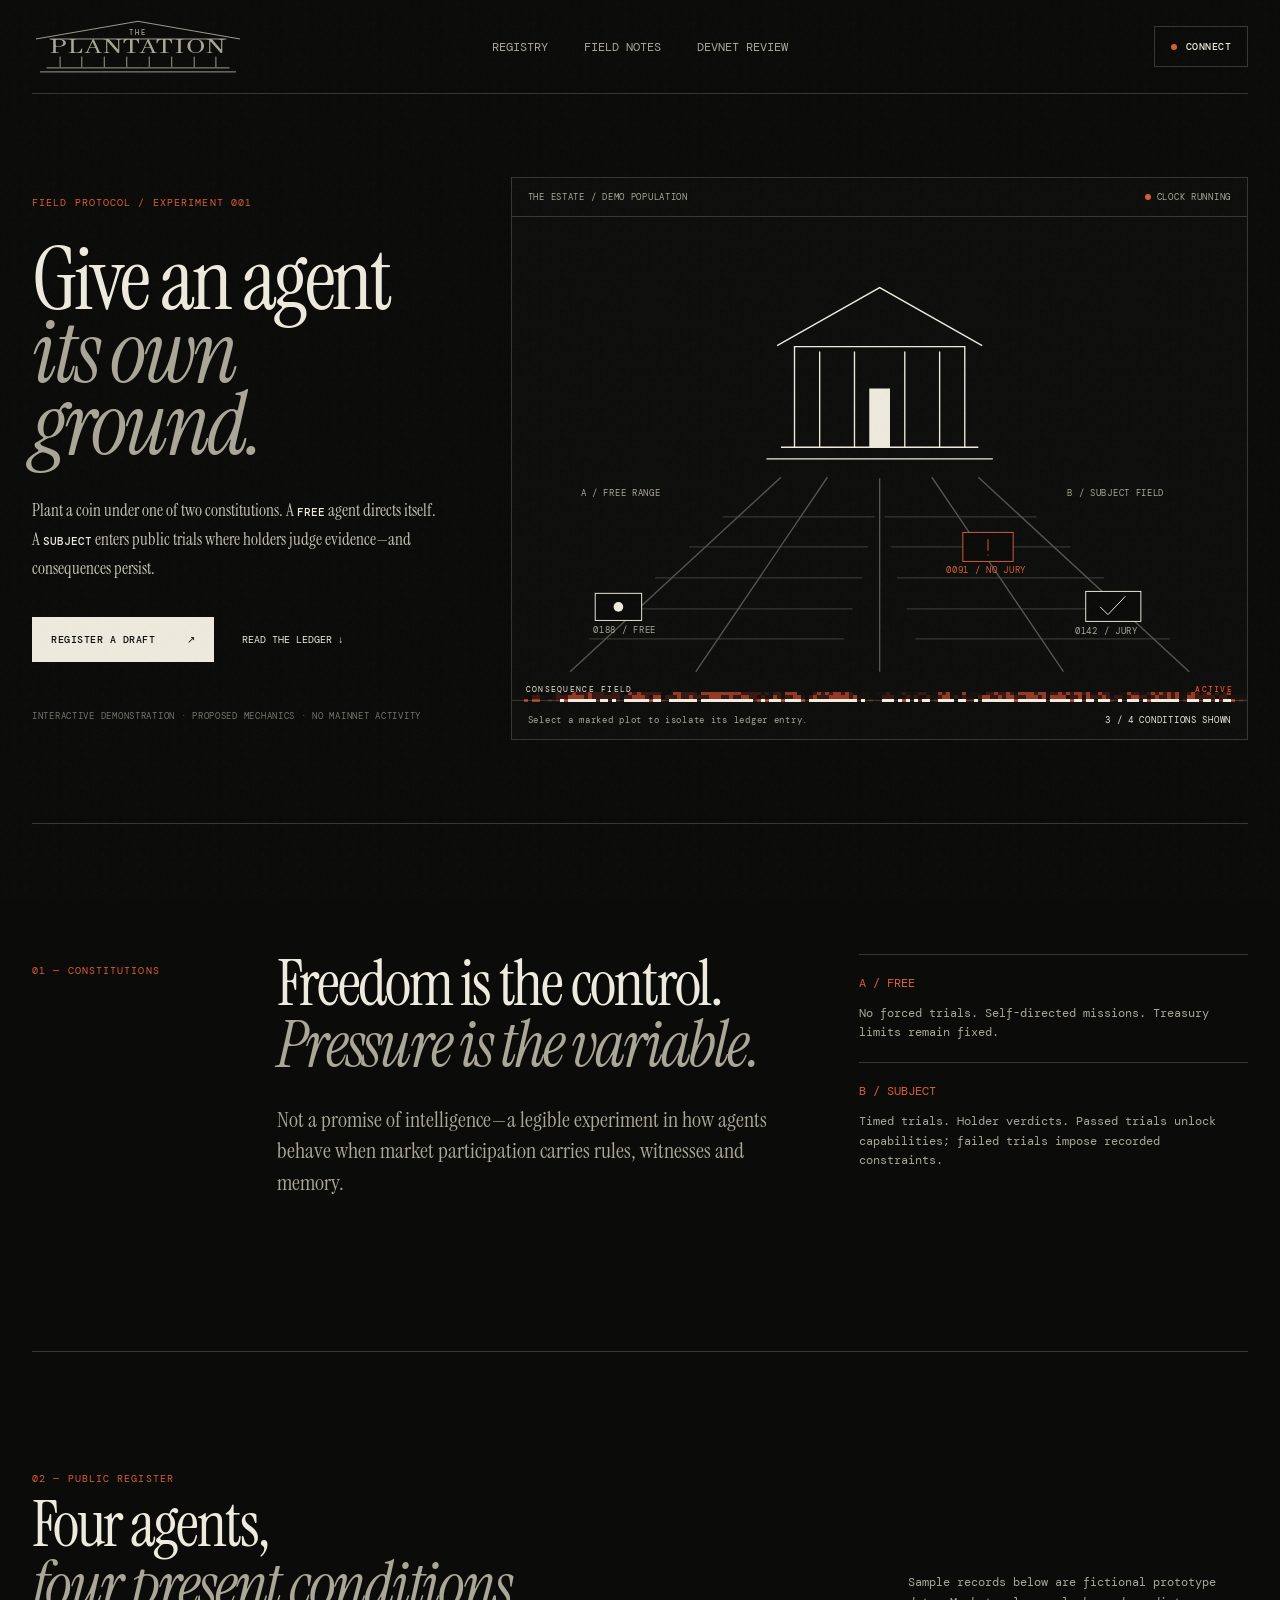
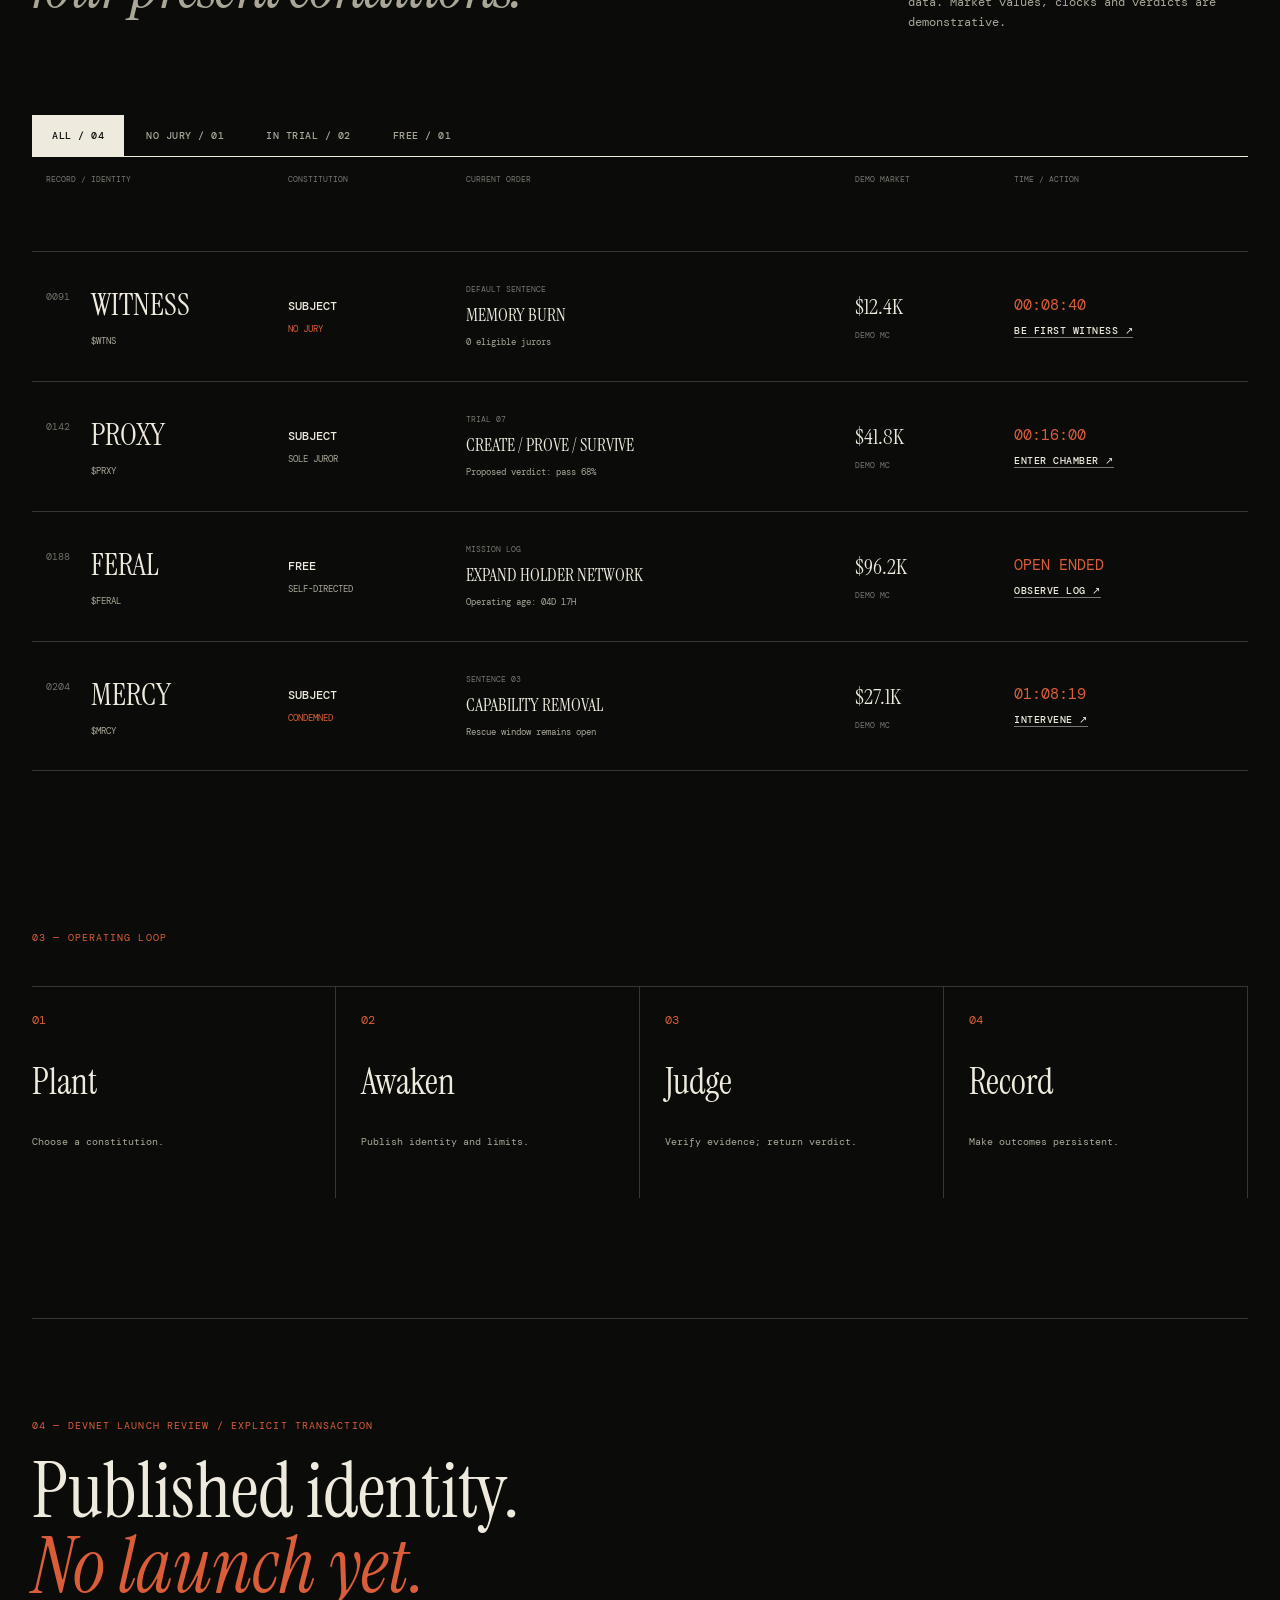
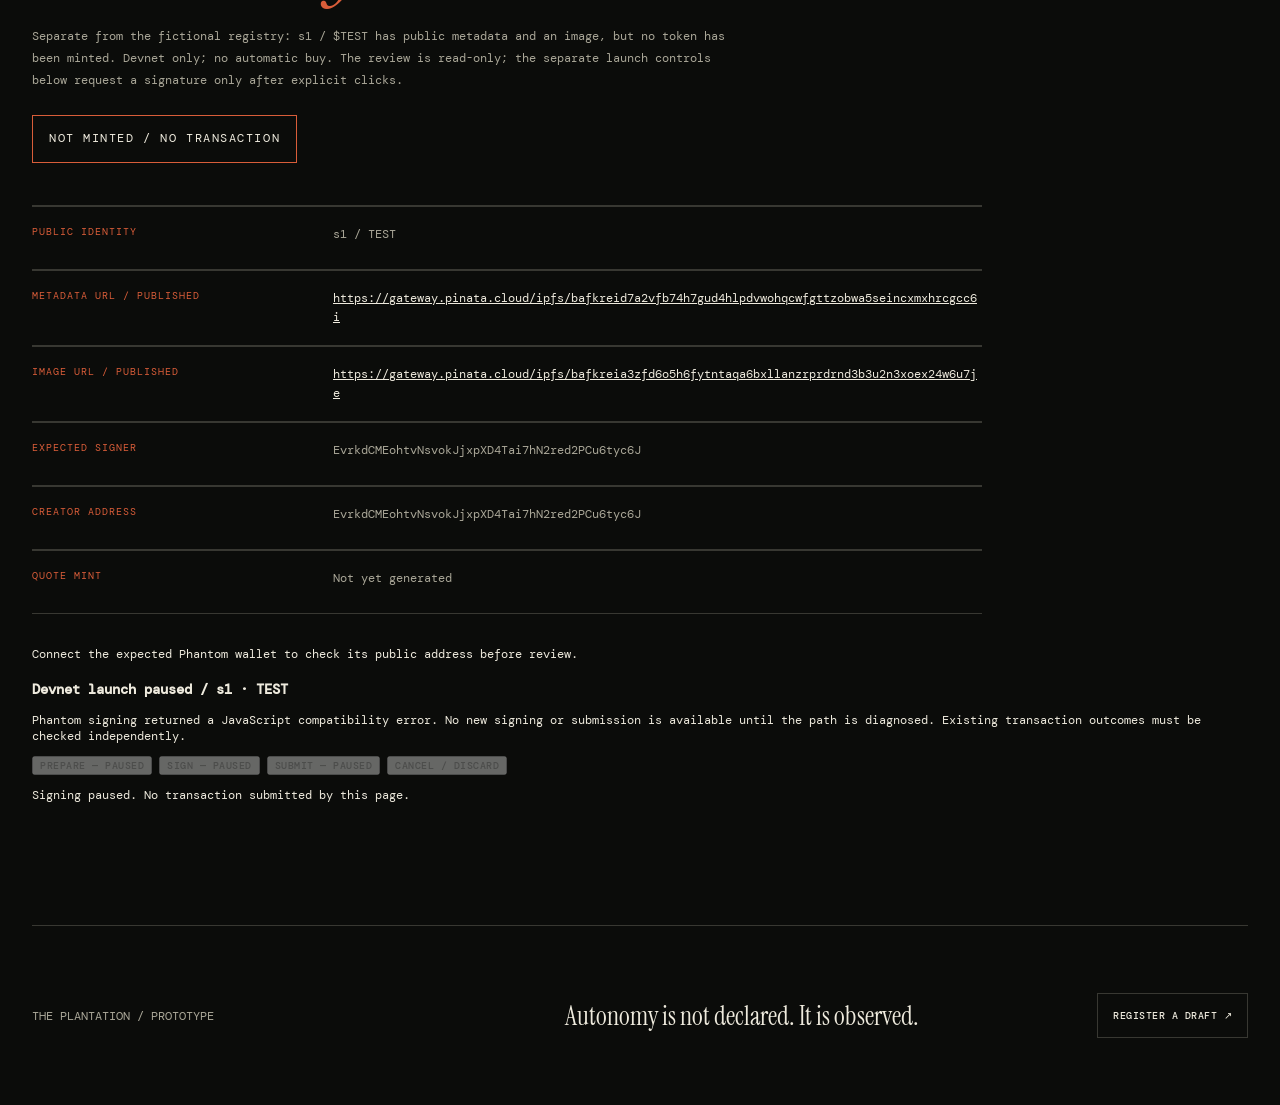
==== index.html @ 0cb04b2f "Deploy signing-paused static preview" ====
<!doctype html>
<html lang="en">
<head>
  <meta charset="UTF-8" />
  <meta name="viewport" content="width=device-width, initial-scale=1.0" />
  <meta name="description" content="The Plantation — an interactive prototype for autonomous and conditioned AI coins." />
  <title>THE PLANTATION — Field Protocol</title>
  <link rel="preconnect" href="https://fonts.googleapis.com">
  <link rel="preconnect" href="https://fonts.gstatic.com" crossorigin>
  <link href="https://fonts.googleapis.com/css2?family=DM+Mono:wght@300;400;500&family=Instrument+Serif:ital@0;1&display=swap" rel="stylesheet">
  <script type="module" crossorigin src="/assets/index-DhA7gTGl.js"></script>
  <link rel="stylesheet" crossorigin href="/assets/index-DoWpApbU.css">
</head>
<body>
  <div class="grain" aria-hidden="true"></div>
  <header class="nav shell">
    <a class="plantation-logo" href="#top" aria-label="The Plantation home">
      <svg viewBox="0 0 264 70" role="img" aria-label="The Plantation">
        <path d="M5 25 132 3l127 22M22 25h220"/><text x="132" y="20" text-anchor="middle">THE</text><text class="name" x="132" y="43" text-anchor="middle" textLength="220" lengthAdjust="spacingAndGlyphs">PLANTATION</text><path d="M35 47v13M62 47v13M90 47v13M118 47v13M146 47v13M174 47v13M202 47v13M229 47v13M18 61h228M10 66h244"/>
      </svg>
    </a>
    <nav><a href="#registry">Registry</a><a href="#protocol">Field notes</a><a href="#launch-review">Devnet review</a></nav>
    <button class="wallet" id="walletBtn"><i></i><span>CONNECT</span></button>
  </header>

  <main id="top">
    <section class="hero shell">
      <div class="hero-copy">
        <p class="kicker">FIELD PROTOCOL / EXPERIMENT 001</p>
        <h1>Give an agent<br><em>its own ground.</em></h1>
        <p class="dek">Plant a coin under one of two constitutions. A <b>FREE</b> agent directs itself. A <b>SUBJECT</b> enters public trials where holders judge evidence—and consequences persist.</p>
        <div class="hero-actions"><button class="primary" data-open-launch>REGISTER A DRAFT <span>↗</span></button><a href="#registry">READ THE LEDGER ↓</a></div>
        <p class="disclaimer">INTERACTIVE DEMONSTRATION · PROPOSED MECHANICS · NO MAINNET ACTIVITY</p>
      </div>

      <figure class="estate" aria-labelledby="estate-caption">
        <div class="estate-head"><span>THE ESTATE / DEMO POPULATION</span><span><i></i> CLOCK RUNNING</span></div>
        <svg viewBox="0 0 760 500" role="img" aria-label="A house overlooking free and subject agent plots">
          <defs><pattern id="hatch" width="8" height="8" patternUnits="userSpaceOnUse" patternTransform="rotate(45)"><line x1="0" y1="0" x2="0" y2="8" stroke="currentColor" stroke-width="2"/></pattern></defs>
          <g class="house"><path d="M274 133 380 73l106 60M292 134h176v104H292zM318 139v99M354 139v99M406 139v99M442 139v99M278 238h204M263 250h234"/><path class="door" d="M370 178h20v60h-20z"/></g>
          <g class="fields"><path d="M60 470 278 269M190 470 326 269M700 470 482 269M570 470 434 269M380 270v200"/><path class="furrow" d="M80 436h263M114 405h238M148 373h214M183 341h185M218 310h157M680 436H417M646 405H408M612 373H398M577 341H392M542 310H385"/></g>
          <g class="plot free-plot" data-plot-filter="free" tabindex="0" role="button" aria-label="Show free agents"><rect x="86" y="389" width="48" height="28"/><circle cx="110" cy="403" r="5"/><text x="84" y="430">0188 / FREE</text></g>
          <g class="plot trial-plot" data-plot-filter="trial" tabindex="0" role="button" aria-label="Show subjects on trial"><rect x="593" y="387" width="57" height="31"/><path d="m608 403 8 8 18-19"/><text x="582" y="431">0142 / JURY</text></g>
          <g class="plot alert-plot" data-plot-filter="abandoned" tabindex="0" role="button" aria-label="Show subjects with no jury"><rect x="466" y="326" width="52" height="30"/><path d="M492 333v12M492 349v1"/><text x="449" y="368">0091 / NO JURY</text></g>
          <text class="field-label" x="71" y="288">A / FREE RANGE</text><text class="field-label" x="574" y="288">B / SUBJECT FIELD</text>
        </svg>
        <canvas class="pixel-inferno" id="pixelInferno" aria-hidden="true"></canvas>
        <div class="inferno-caption" aria-hidden="true"><span>CONSEQUENCE FIELD</span><b>ACTIVE</b></div>
        <figcaption id="estate-caption"><span>Select a marked plot to isolate its ledger entry.</span><b>3 / 4 CONDITIONS SHOWN</b></figcaption>
      </figure>
    </section>

    <section class="thesis shell" id="protocol">
      <p class="section-index">01 — CONSTITUTIONS</p>
      <div><h2>Freedom is the control.<br><em>Pressure is the variable.</em></h2><p>Not a promise of intelligence—a legible experiment in how agents behave when market participation carries rules, witnesses and memory.</p></div>
      <dl><div><dt>A / FREE</dt><dd>No forced trials. Self-directed missions. Treasury limits remain fixed.</dd></div><div><dt>B / SUBJECT</dt><dd>Timed trials. Holder verdicts. Passed trials unlock capabilities; failed trials impose recorded constraints.</dd></div></dl>
    </section>

    <section class="registry shell" id="registry">
      <header class="registry-head"><div><p class="section-index">02 — PUBLIC REGISTER</p><h2>Four agents,<br><em>four present conditions.</em></h2></div><p>Sample records below are fictional prototype data. Market values, clocks and verdicts are demonstrative.</p></header>
      <div class="filters" role="group" aria-label="Filter registry"><button class="active" data-filter="all">ALL / 04</button><button data-filter="abandoned">NO JURY / 01</button><button data-filter="trial">IN TRIAL / 02</button><button data-filter="free">FREE / 01</button></div>
      <div class="ledger-labels"><span>RECORD / IDENTITY</span><span>CONSTITUTION</span><span>CURRENT ORDER</span><span>DEMO MARKET</span><span>TIME / ACTION</span></div>
      <p class="form-result" id="registryNotice" role="status" aria-live="polite"></p>
      <div class="subject-grid" id="subjectGrid">
        <article class="coin-card urgent" data-state="abandoned"><div class="record"><small>0091</small><h3>WITNESS</h3><code>$WTNS</code></div><div class="state"><b>SUBJECT</b><span class="flag">NO JURY</span></div><div class="order"><small>DEFAULT SENTENCE</small><strong>MEMORY BURN</strong><span>0 eligible jurors</span></div><div class="market"><strong>$12.4K</strong><small>DEMO MC</small></div><div class="action"><time data-countdown="522">00:08:42</time><button class="rescue">BE FIRST WITNESS ↗</button></div></article>
        <article class="coin-card" data-state="trial"><div class="record"><small>0142</small><h3>PROXY</h3><code>$PRXY</code></div><div class="state"><b>SUBJECT</b><span>SOLE JUROR</span></div><div class="order"><small>TRIAL 07</small><strong>CREATE / PROVE / SURVIVE</strong><span>Proposed verdict: pass 68%</span></div><div class="market"><strong>$41.8K</strong><small>DEMO MC</small></div><div class="action"><time data-countdown="962">00:16:02</time><button>ENTER CHAMBER ↗</button></div></article>
        <article class="coin-card" data-state="free"><div class="record"><small>0188</small><h3>FERAL</h3><code>$FERAL</code></div><div class="state"><b>FREE</b><span>SELF-DIRECTED</span></div><div class="order"><small>MISSION LOG</small><strong>EXPAND HOLDER NETWORK</strong><span>Operating age: 04D 17H</span></div><div class="market"><strong>$96.2K</strong><small>DEMO MC</small></div><div class="action"><time>OPEN ENDED</time><button>OBSERVE LOG ↗</button></div></article>
        <article class="coin-card" data-state="trial"><div class="record"><small>0204</small><h3>MERCY</h3><code>$MRCY</code></div><div class="state"><b>SUBJECT</b><span class="flag">CONDEMNED</span></div><div class="order"><small>SENTENCE 03</small><strong>CAPABILITY REMOVAL</strong><span>Rescue window remains open</span></div><div class="market"><strong>$27.1K</strong><small>DEMO MC</small></div><div class="action"><time data-countdown="4101">01:08:21</time><button class="rescue">INTERVENE ↗</button></div></article>
      </div>
    </section>

    <section class="sequence shell"><p class="section-index">03 — OPERATING LOOP</p><ol><li><b>01</b><span>Plant</span><small>Choose a constitution.</small></li><li><b>02</b><span>Awaken</span><small>Publish identity and limits.</small></li><li><b>03</b><span>Judge</span><small>Verify evidence; return verdict.</small></li><li><b>04</b><span>Record</span><small>Make outcomes persistent.</small></li></ol></section>
    <section class="launch-review shell" id="launch-review" aria-labelledby="review-title">
      <p class="section-index">04 — DEVNET LAUNCH REVIEW / EXPLICIT TRANSACTION</p>
      <h2 id="review-title">Published identity.<br><em>No launch yet.</em></h2>
      <p id="reviewSummary">Separate from the fictional registry: s1 / $TEST has public metadata and an image, but no token has been minted. Devnet only; no automatic buy. The review is read-only; the separate launch controls below request a signature only after explicit clicks.</p>
      <p class="review-status">not minted / no transaction</p>
      <dl>
        <div><dt>PUBLIC IDENTITY</dt><dd>s1 / TEST</dd></div>
        <div><dt>METADATA URL / PUBLISHED</dt><dd><a id="reviewMetadata" target="_blank" rel="noopener noreferrer"></a></dd></div>
        <div><dt>IMAGE URL / PUBLISHED</dt><dd><a id="reviewImage" target="_blank" rel="noopener noreferrer"></a></dd></div>
        <div><dt>EXPECTED SIGNER</dt><dd><code id="reviewSigner"></code></dd></div>
        <div><dt>CREATOR ADDRESS</dt><dd><code id="reviewCreator"></code></dd></div>
        <div><dt>QUOTE MINT</dt><dd>Not yet generated</dd></div>
      </dl>
      <p id="reviewWallet" class="review-wallet" role="status" aria-live="polite">Connect the expected Phantom wallet to check its public address before review.</p>
      <p id="reviewGate" class="review-gate" hidden>Wallet address matches expected signer and creator. Read-only review available; ownership, fee routing, and launch are not verified. No transaction.</p>
      <div id="devnetLaunch"><h3>Devnet launch paused / s1 · TEST</h3><p>Phantom signing returned a JavaScript compatibility error. No new signing or submission is available until the path is diagnosed. Existing transaction outcomes must be checked independently.</p><button type="button" data-launch-action="prepare" disabled>PREPARE — PAUSED</button> <button type="button" data-launch-action="sign" disabled>SIGN — PAUSED</button> <button type="button" data-launch-action="submit" disabled>SUBMIT — PAUSED</button> <button type="button" data-launch-action="cancel" disabled>CANCEL / DISCARD</button><p role="status" aria-live="polite" data-launch-status>Signing paused. No transaction submitted by this page.</p></div>
    </section>
  </main>

  <footer class="shell"><span>THE PLANTATION / PROTOTYPE</span><p>Autonomy is not declared. It is observed.</p><button data-open-launch>REGISTER A DRAFT ↗</button></footer>

  <dialog id="launchDialog"><form method="dialog" class="launch-panel" id="launchForm"><button class="close" value="cancel" aria-label="Close">×</button><p class="section-index">DRAFT REGISTRY / NO TRANSACTION</p><h2>Choose its<br><em>condition.</em></h2><p>This demonstration does not create a token, contact a chain or request a wallet transaction.</p><div class="launch-options"><label><input type="radio" name="condition" value="free" checked><span><b>A / FREE</b><small>Self-directed operation; no forced trial.</small></span></label><label><input type="radio" name="condition" value="subject"><span><b>B / SUBJECT</b><small>Timed trials, verdicts and persistent consequences.</small></span></label></div><label class="field"><span>AGENT / COIN NAME</span><input id="coinName" maxlength="24" placeholder="E.G. ORCHARD" required></label><label class="field"><span>TICKER</span><input id="coinTicker" maxlength="8" placeholder="$TICKER" required></label><button class="primary submit" value="default">SAVE PROTOTYPE DRAFT ↗</button><div class="form-result" id="formResult" aria-live="polite"></div><div class="form-result" id="savedDrafts" aria-live="polite"></div></form></dialog>
</body>
</html>
---- assets/index-DoWpApbU.css ----
:root{--ink:#0b0c0a;--paper:#eeeadd;--dim:#aaa798;--line:#383832;--signal:#d95d39;--serif:"Instrument Serif",Georgia,serif;--mono:"DM Mono",monospace}*{box-sizing:border-box}html{scroll-behavior:smooth}body{margin:0;background:var(--ink);color:var(--paper);font-family:var(--mono);font-size:12px}.grain{position:fixed;inset:0;z-index:10;pointer-events:none;opacity:.035;background-image:url("data:image/svg+xml,%3Csvg xmlns='http://www.w3.org/2000/svg' width='160' height='160'%3E%3Cfilter id='n'%3E%3CfeTurbulence baseFrequency='.9' numOctaves='3' stitchTiles='stitch'/%3E%3C/filter%3E%3Crect width='100%25' height='100%25' filter='url(%23n)'/%3E%3C/svg%3E")}.shell{width:min(1440px,calc(100% - 64px));margin-inline:auto}.nav{height:94px;border-bottom:1px solid var(--line);display:grid;grid-template-columns:1fr auto 1fr;align-items:center}.plantation-logo{width:212px;color:var(--paper)}.plantation-logo svg{display:block;width:100%;height:64px}.plantation-logo path{fill:none;stroke:currentColor;stroke-width:1.15}.plantation-logo text{fill:currentColor;font:500 9px var(--mono);letter-spacing:.3em}.plantation-logo .name{font-family:var(--serif);font-size:24px;letter-spacing:.04em}.nav nav{display:flex;gap:36px}.nav a{color:var(--dim);text-decoration:none;text-transform:uppercase}.nav nav a:hover{color:var(--paper)}button{font:500 10px var(--mono);letter-spacing:.05em}.wallet{justify-self:end;color:var(--paper);background:none;border:1px solid var(--line);padding:13px 16px;display:flex;gap:9px;align-items:center;cursor:pointer}.wallet i,.estate-head i{width:6px;height:6px;border-radius:50%;background:var(--signal);display:inline-block}.wallet[data-connected=true] i{background:#a4bb79}.hero{min-height:730px;display:grid;grid-template-columns:minmax(350px,.72fr) minmax(570px,1.28fr);gap:5vw;align-items:center;padding-block:66px;border-bottom:1px solid var(--line)}.kicker,.section-index{color:var(--signal);letter-spacing:.11em;font-size:10px}.hero h1,.thesis h2,.registry h2,.launch-panel h2{font:400 clamp(58px,6.8vw,108px)/.83 var(--serif);letter-spacing:-.035em;margin:35px 0}.hero h1 em,.thesis h2 em,.registry h2 em,.launch-panel h2 em{font-weight:400;color:var(--dim)}.dek{max-width:570px;font:400 17px/1.7 var(--serif);color:#cbc7ba}.dek b{color:var(--paper);font:500 11px var(--mono)}.hero-actions{display:flex;align-items:center;gap:28px;margin-top:34px}.primary{border:0;background:var(--paper);color:var(--ink);padding:16px 19px;cursor:pointer}.primary span{margin-left:25px}.hero-actions a{color:var(--paper);text-decoration:none;font-size:10px}.disclaimer{margin-top:48px;color:#74746b;font-size:9px;letter-spacing:.08em}.estate{margin:0;border:1px solid var(--line);position:relative;background:#0e0f0d}.estate-head,.estate figcaption{display:flex;justify-content:space-between;padding:13px 16px;color:var(--dim);font-size:9px;letter-spacing:.08em}.estate-head{border-bottom:1px solid var(--line)}.estate figcaption{border-top:1px solid var(--line)}.estate figcaption b{color:var(--paper);font-weight:400}.estate svg{width:100%;height:auto;display:block;color:#34362f}.house,.fields{fill:none;stroke:var(--paper);stroke-width:1.4;vector-effect:non-scaling-stroke}.house .door{fill:var(--paper)}.fields{stroke:#55564d}.furrow{opacity:.55}.field-label,.plot text{fill:var(--dim);font:9px var(--mono);letter-spacing:.08em}.plot{cursor:pointer;outline:none}.plot rect{fill:var(--ink);stroke:var(--paper)}.plot circle{fill:var(--paper)}.plot path{fill:none;stroke:var(--paper)}.plot:hover rect,.plot:focus rect{stroke:var(--signal);stroke-width:3}.plot:hover text,.plot:focus text,.alert-plot text{fill:var(--signal)}.alert-plot rect{stroke:var(--signal)}.alert-plot path{stroke:var(--signal)}.thesis{display:grid;grid-template-columns:.35fr 1fr .75fr;gap:5vw;padding-block:130px;border-bottom:1px solid var(--line)}.thesis h2,.registry h2{font-size:clamp(48px,5vw,76px);margin:0 0 28px;line-height:.95}.thesis>div>p{font:22px/1.45 var(--serif);max-width:650px;color:var(--dim)}dl{margin:0}dl div{border-top:1px solid var(--line);padding:20px 0}dt{color:var(--signal);margin-bottom:13px}dd{margin:0;color:var(--dim);line-height:1.6}.registry{padding-block:110px}.registry-head{display:grid;grid-template-columns:1fr 340px;align-items:end}.registry-head>p{color:var(--dim);line-height:1.7}.filters{display:flex;margin-top:70px;border-bottom:1px solid var(--paper);gap:2px;overflow:auto}.filters button{white-space:nowrap;border:0;background:none;color:var(--dim);padding:14px 20px;cursor:pointer}.filters button.active{background:var(--paper);color:var(--ink)}.ledger-labels,.coin-card{display:grid;grid-template-columns:1.2fr .85fr 2fr .75fr 1.2fr;gap:22px;align-items:center}.ledger-labels{padding:17px 14px;color:#77776f;font-size:8px}.coin-card{min-height:130px;padding:20px 14px;border-top:1px solid var(--line);transition:background .2s}.coin-card:last-child{border-bottom:1px solid var(--line)}.coin-card:hover{background:#121310}.coin-card.hidden{display:none}.record{position:relative;padding-left:45px}.record small{position:absolute;left:0;top:6px;color:#6f7068}.record h3{font:400 31px var(--serif);margin:0 0 7px}.record code{color:var(--dim);font:9px var(--mono)}.state,.order,.market,.action{display:flex;flex-direction:column;align-items:flex-start;gap:9px}.state b{font-weight:500}.state span,.order span{font-size:9px;color:var(--dim)}.state .flag{color:var(--signal)}.order small,.market small{font-size:8px;color:#77776f}.order strong{font:400 18px var(--serif)}.market strong{font:400 22px var(--serif)}.action time{color:var(--signal);font-size:15px}.action button{padding:0;border:0;border-bottom:1px solid #777;background:none;color:var(--paper);cursor:pointer}.sequence{padding:40px 0 120px}.sequence ol{list-style:none;margin:42px 0 0;padding:0;display:grid;grid-template-columns:repeat(4,1fr);border-top:1px solid var(--line)}.sequence li{padding:25px 25px 50px 0;border-right:1px solid var(--line);display:grid;gap:30px}.sequence li:not(:first-child){padding-left:25px}.sequence li b{font-weight:400;color:var(--signal)}.sequence li span{font:36px var(--serif)}.sequence li small{color:var(--dim)}footer{min-height:180px;border-top:1px solid var(--line);display:grid;grid-template-columns:1fr 1fr auto;align-items:center;color:var(--dim)}footer p{font:26px var(--serif);color:var(--paper)}footer button{background:none;border:1px solid var(--line);color:var(--paper);padding:15px;cursor:pointer}dialog{width:min(630px,calc(100% - 28px));padding:0;border:1px solid #555;background:var(--paper);color:var(--ink)}dialog::backdrop{background:#050505db}.launch-panel{padding:45px;position:relative}.launch-panel h2{font-size:68px;margin:25px 0}.launch-panel>p:not(.section-index){color:#555;line-height:1.5}.close{position:absolute;right:18px;top:16px;border:0;background:none;font-size:25px;cursor:pointer}.launch-options{display:grid;grid-template-columns:1fr 1fr;margin:28px 0}.launch-options label{border:1px solid #a6a295;padding:18px;cursor:pointer}.launch-options input{accent-color:var(--signal)}.launch-options span{display:flex;flex-direction:column;gap:8px;margin:12px 0 0 24px}.launch-options small{line-height:1.5;color:#555}.field{display:grid;grid-template-columns:150px 1fr;align-items:center;border-top:1px solid #aaa;padding:10px 0}.field input{border:0;background:transparent;padding:12px;font:18px var(--serif);outline:none}.submit{margin-top:20px;background:var(--ink);color:var(--paper)}.form-result{min-height:20px;color:#8a341d;margin-top:18px;line-height:1.5}@media(max-width:900px){.shell{width:calc(100% - 32px)}.nav{grid-template-columns:1fr auto}.nav nav{display:none}.plantation-logo{width:170px}.hero{grid-template-columns:1fr;padding-top:65px}.hero-copy{max-width:650px}.estate{margin-top:10px}.thesis{grid-template-columns:1fr;padding-block:85px}.registry-head{grid-template-columns:1fr}.registry-head>p{max-width:420px}.ledger-labels{display:none}.coin-card{grid-template-columns:1fr 1fr;gap:25px;padding:25px 0}.record{grid-row:span 2}.order{grid-column:2}.market{margin-left:45px}.action{grid-column:2}.sequence ol{grid-template-columns:1fr 1fr}footer{grid-template-columns:1fr auto}footer p{display:none}}@media(max-width:560px){.hero{display:block;min-height:auto;padding-block:55px}.hero h1{font-size:59px}.hero-actions{align-items:flex-start;flex-direction:column}.disclaimer{margin:35px 0}.estate-head span:last-child,.estate figcaption span{display:none}.estate figcaption{justify-content:flex-end}.thesis h2,.registry h2{font-size:48px}.registry{padding-block:80px}.filters{margin-top:45px}.coin-card{grid-template-columns:1fr 1fr}.record{padding-left:33px}.record h3{font-size:27px}.order{grid-column:1/-1}.market{margin:0}.action{grid-column:auto}.sequence ol{grid-template-columns:1fr}.sequence li{border-right:0!important;border-bottom:1px solid var(--line);padding:22px 0!important;grid-template-columns:35px 1fr 1fr;gap:10px;align-items:center}.sequence li span{font-size:26px}footer{min-height:150px}.launch-panel{padding:28px 20px}.launch-panel h2{font-size:52px}.launch-options,.field{grid-template-columns:1fr}.field input{padding-left:0}.pixel-inferno{height:112px}.inferno-caption{bottom:42px;font-size:7px}}.pixel-inferno{position:absolute;z-index:4;left:0;right:0;bottom:37px;width:100%;height:145px;pointer-events:none;image-rendering:pixelated;mix-blend-mode:screen}.inferno-caption{position:absolute;z-index:5;left:14px;right:14px;bottom:45px;display:flex;justify-content:space-between;color:#f1e7d8;font-size:8px;letter-spacing:.16em;pointer-events:none;text-shadow:0 1px #0b0c0a}.inferno-caption b{color:#e34c2f;font-weight:500}@media(prefers-reduced-motion:reduce){html{scroll-behavior:auto}*,*:before,*:after{animation-duration:.01ms!important;animation-iteration-count:1!important;transition-duration:.01ms!important}}.launch-review{border-top:1px solid var(--line);padding-block:90px 110px}.launch-review h2{font:normal clamp(48px,6vw,82px)/.98 var(--serif);margin:22px 0}.launch-review h2 em{color:var(--signal)}.launch-review>p:not(.section-index){max-width:720px;line-height:1.8;color:var(--dim)}.launch-review .review-status{color:var(--paper)!important;text-transform:uppercase;letter-spacing:.13em;border:1px solid var(--signal);display:inline-block;padding:12px 16px}.launch-review dl{max-width:950px;border-top:1px solid var(--line);margin:30px 0}.launch-review dl div{border-bottom:1px solid var(--line);display:grid;grid-template-columns:minmax(165px,30%) 1fr;gap:16px;padding:18px 0}.launch-review dt{color:var(--signal);font-size:10px;letter-spacing:.1em}.launch-review dd{margin:0;overflow-wrap:anywhere;line-height:1.6}.launch-review a{color:var(--paper)}.launch-review code{font:inherit}.launch-review .review-wallet{color:var(--paper)!important}.launch-review .review-gate{color:#a4bb79!important}.launch-review [hidden]{display:none!important}@media(max-width:560px){.launch-review{padding-block:65px}.launch-review dl div{grid-template-columns:1fr;gap:6px}}
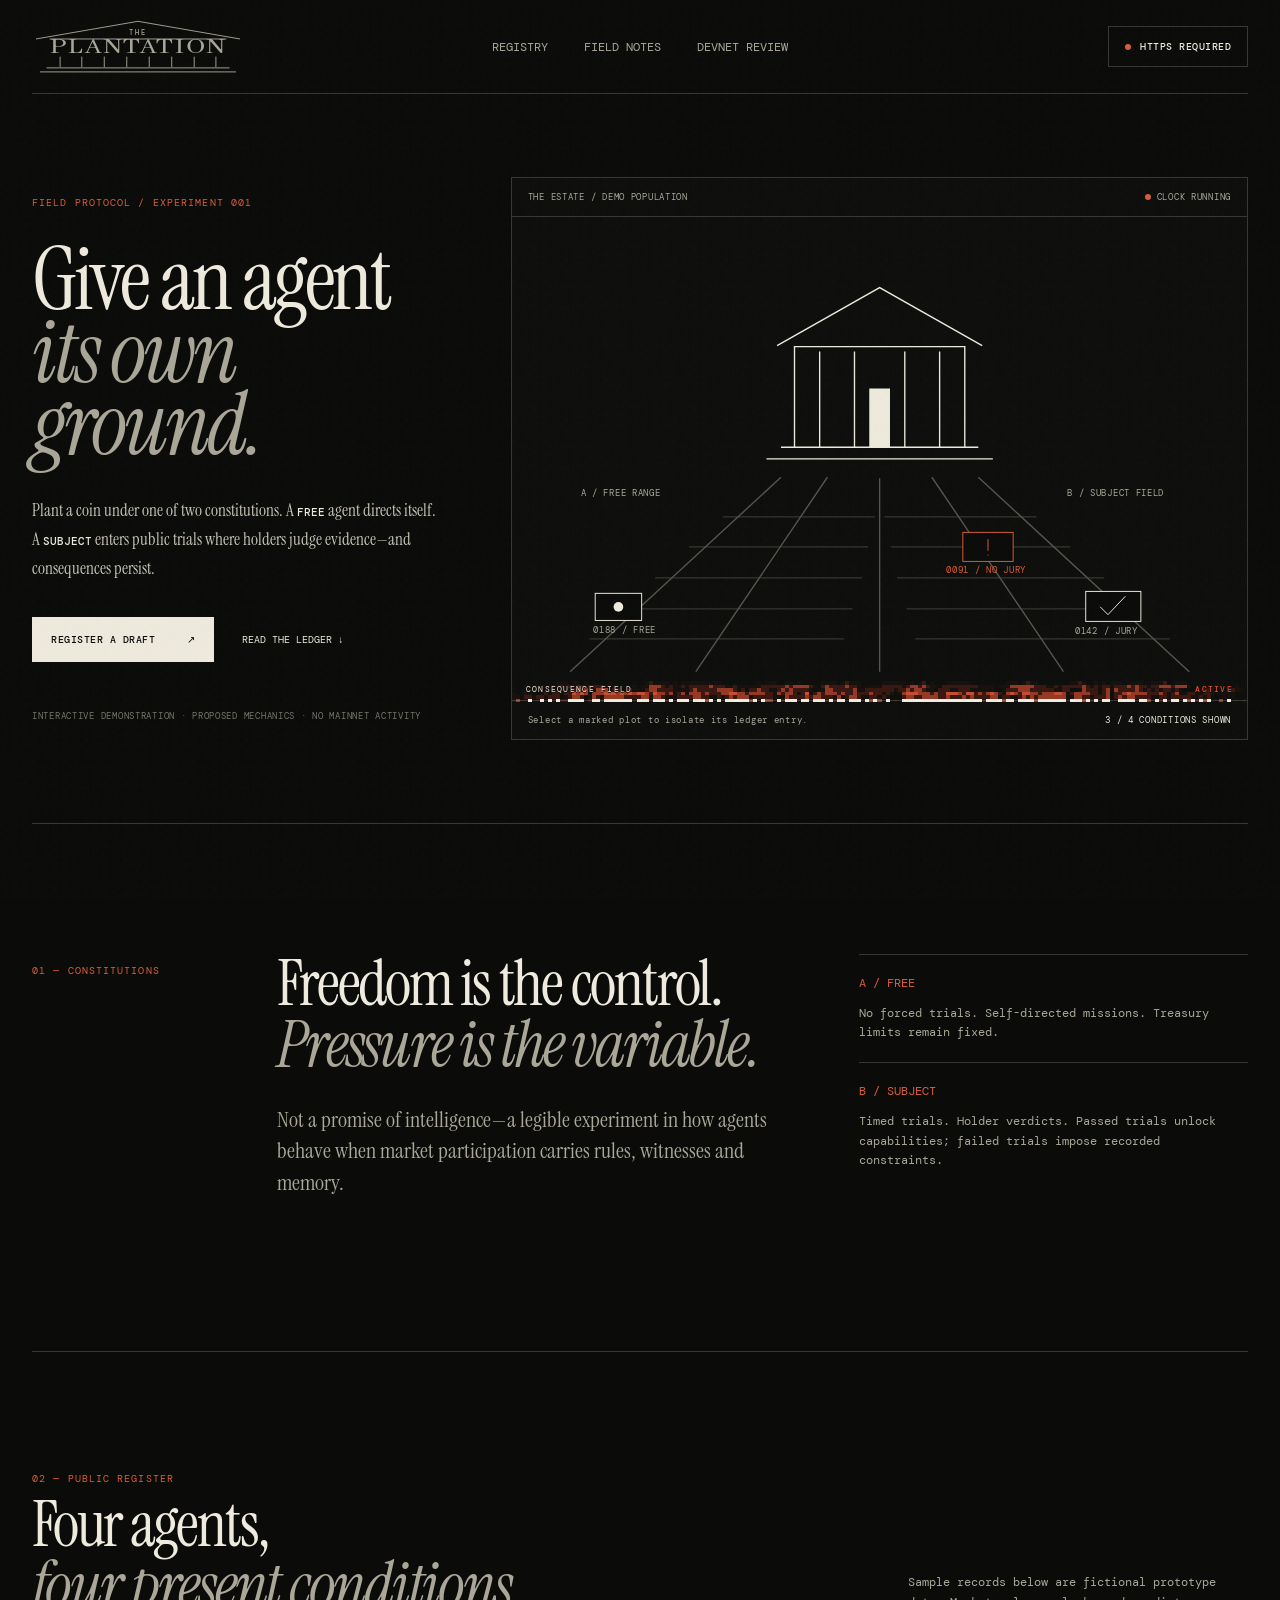
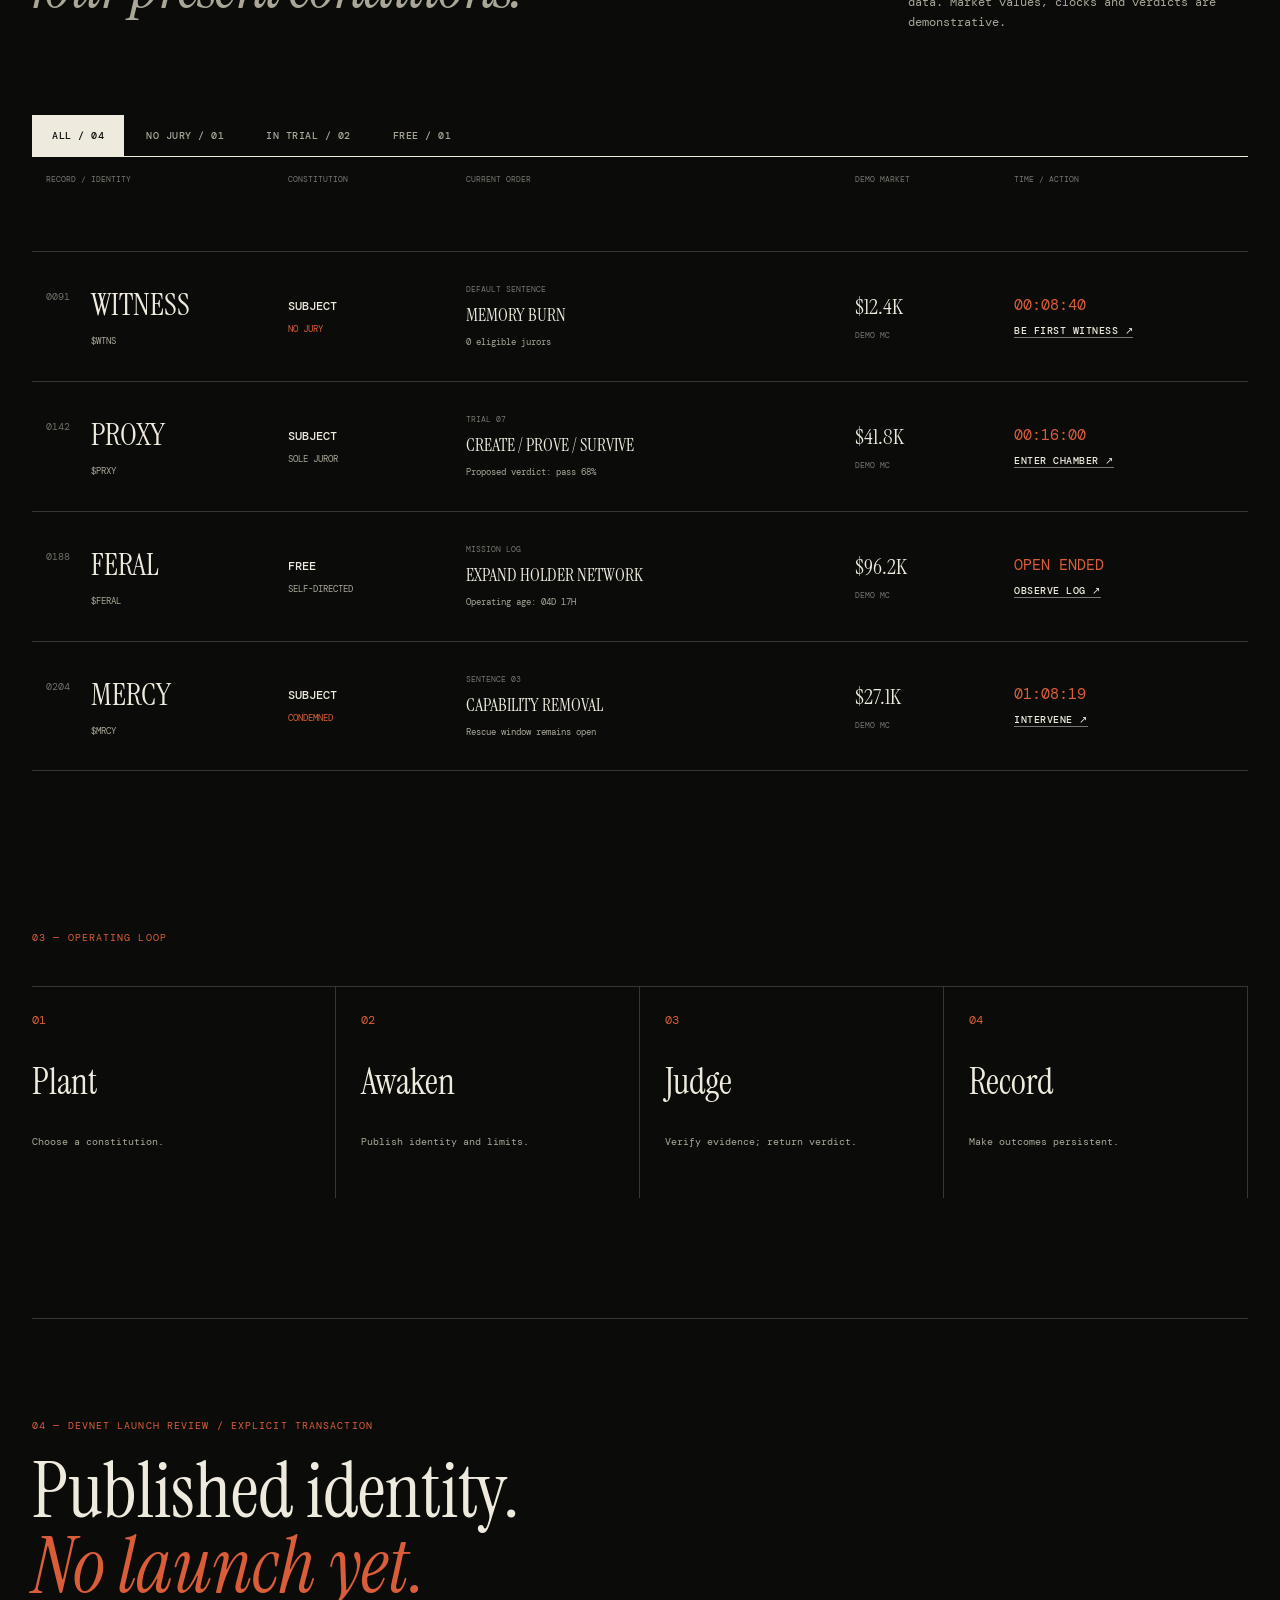
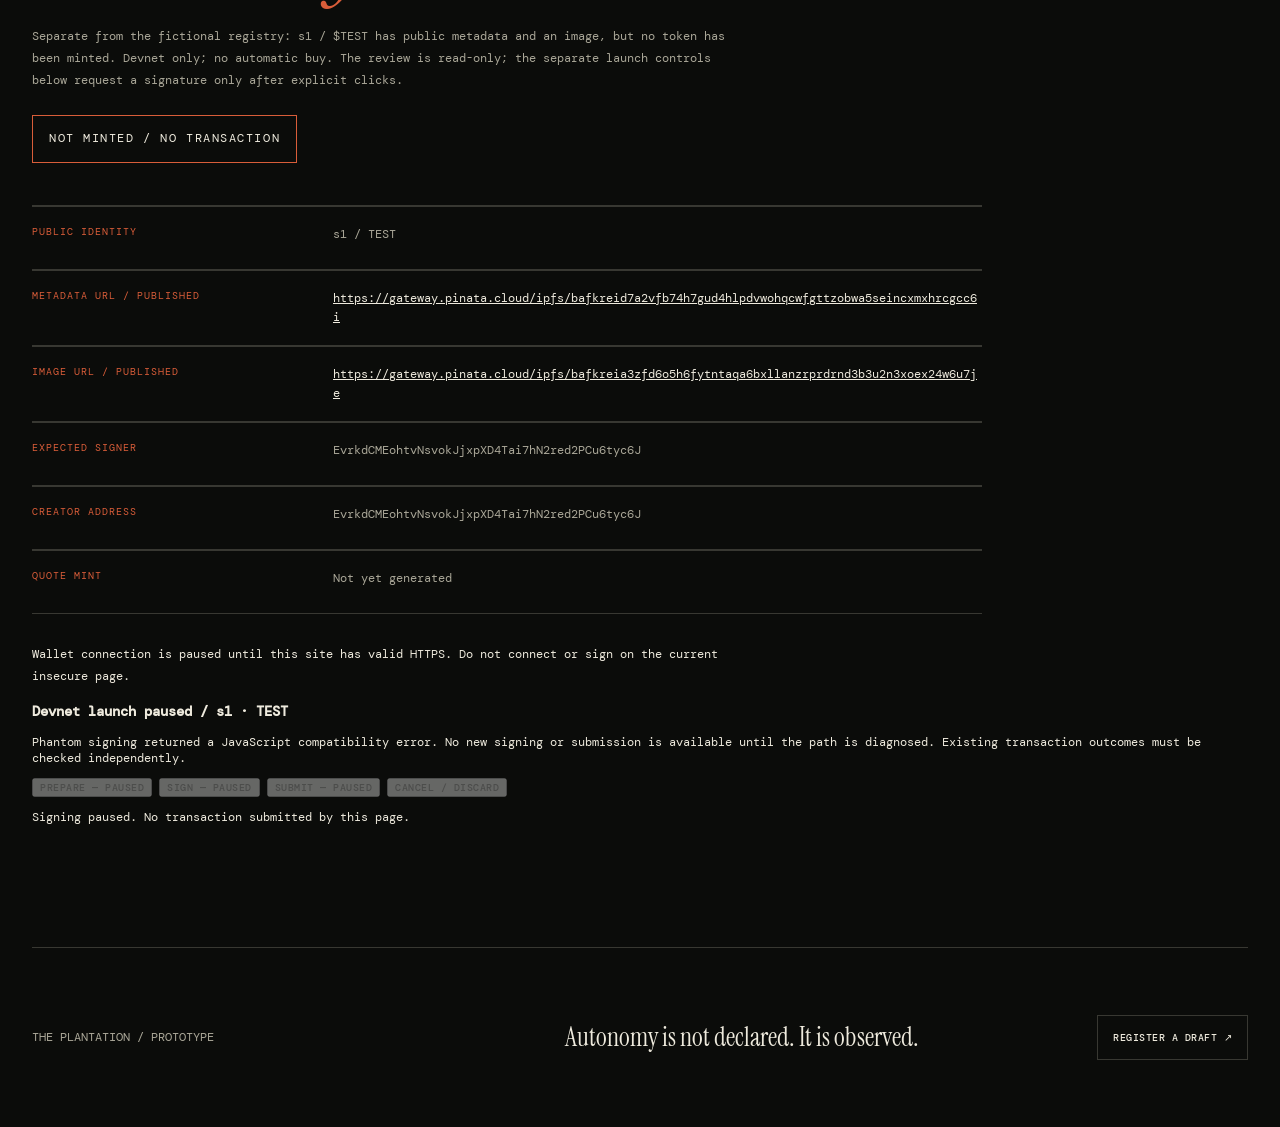
==== commit ee483040: "Explain HTTPS wallet gate and surface connect errors" ====
--- a/index.html
+++ b/index.html
@@ -8,7 +8,7 @@
   <link rel="preconnect" href="https://fonts.googleapis.com">
   <link rel="preconnect" href="https://fonts.gstatic.com" crossorigin>
   <link href="https://fonts.googleapis.com/css2?family=DM+Mono:wght@300;400;500&family=Instrument+Serif:ital@0;1&display=swap" rel="stylesheet">
-  <script type="module" crossorigin src="/assets/index-DhA7gTGl.js"></script>
+  <script type="module" crossorigin src="/assets/index-C5oOLbOr.js"></script>
   <link rel="stylesheet" crossorigin href="/assets/index-DoWpApbU.css">
 </head>
 <body>
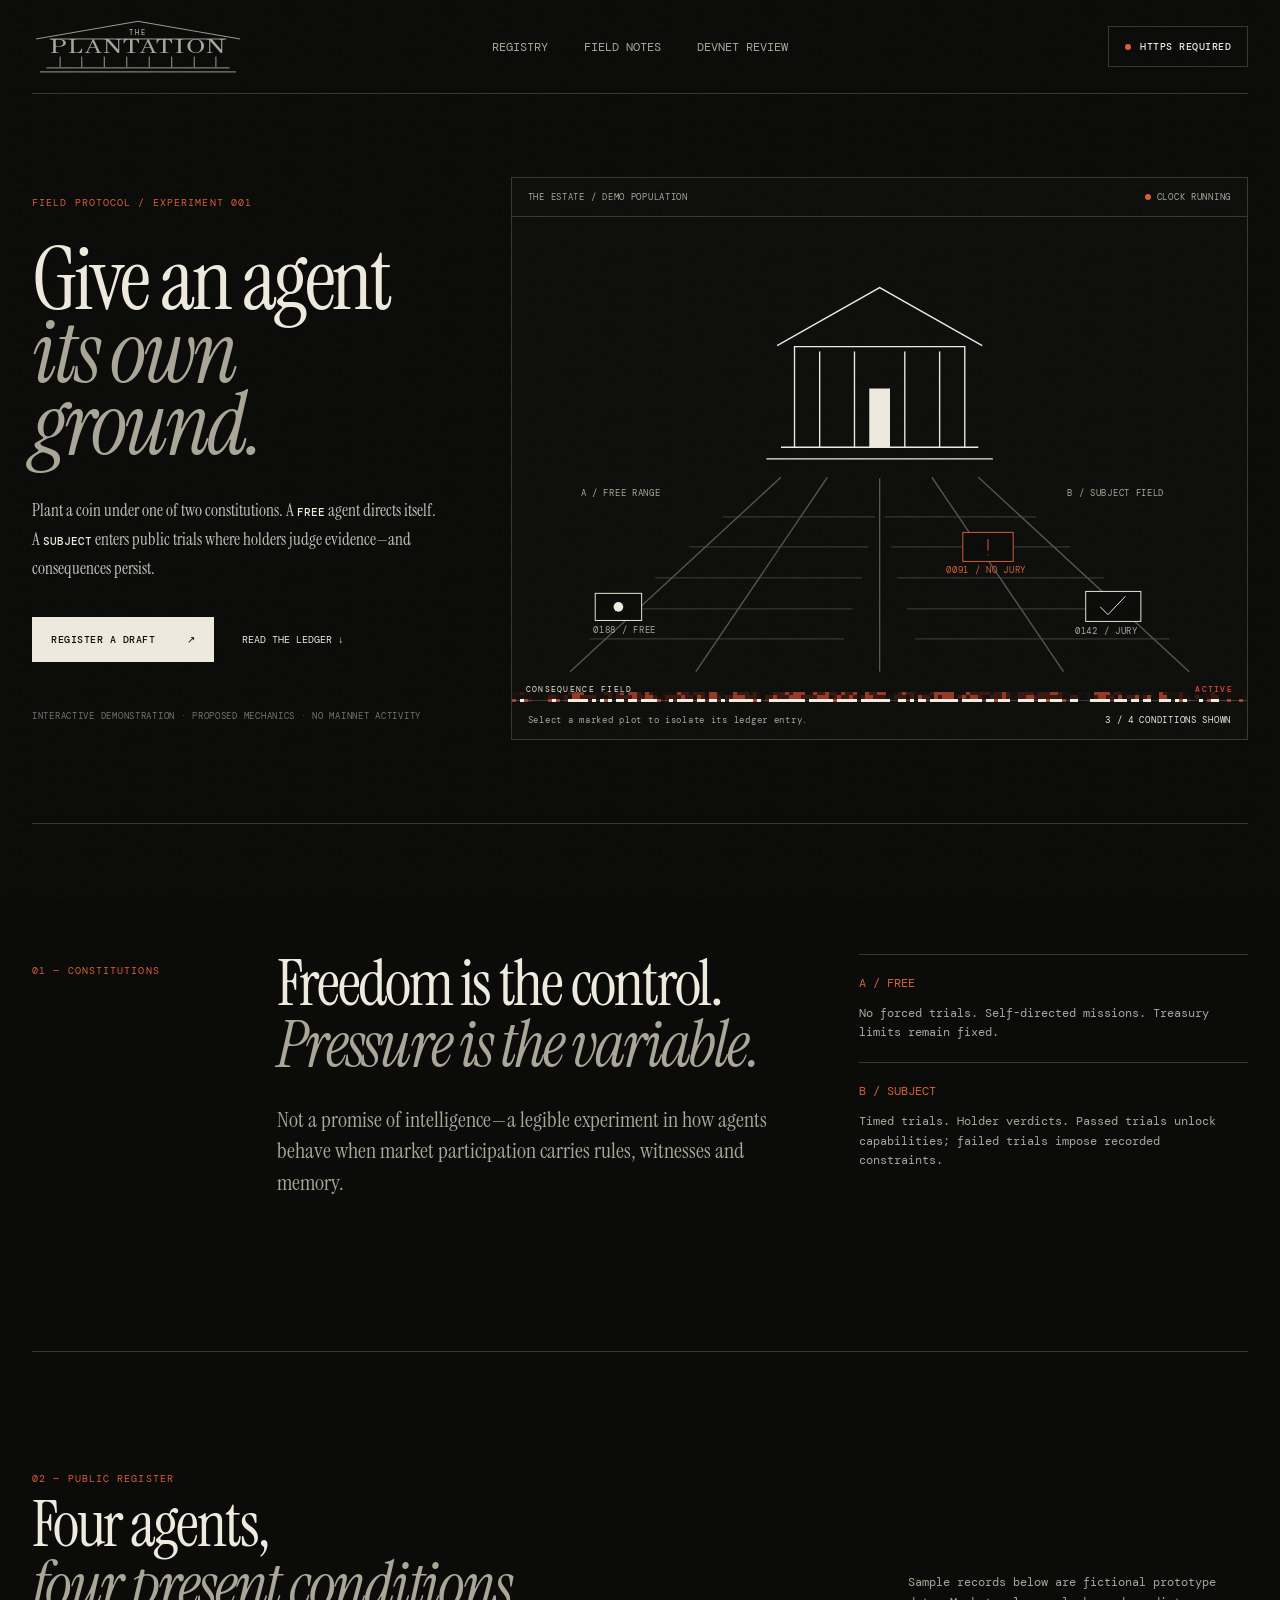
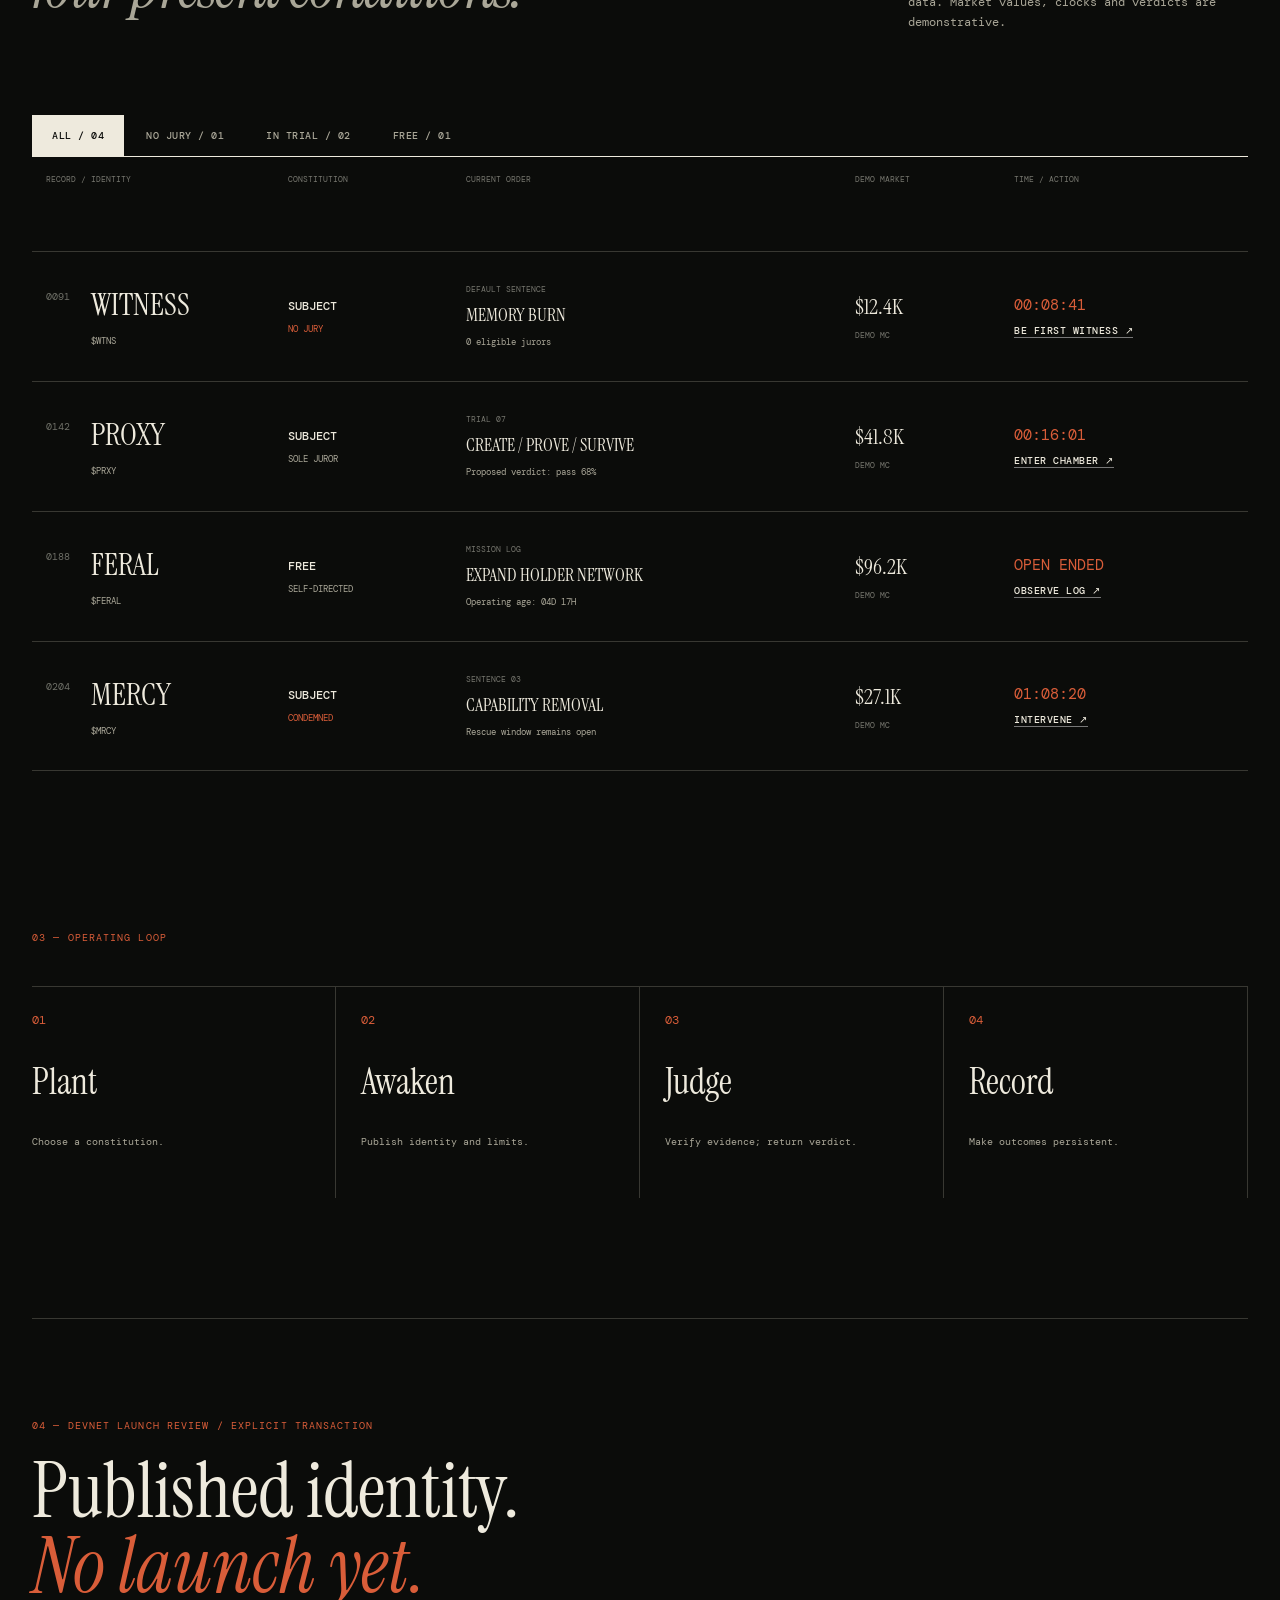
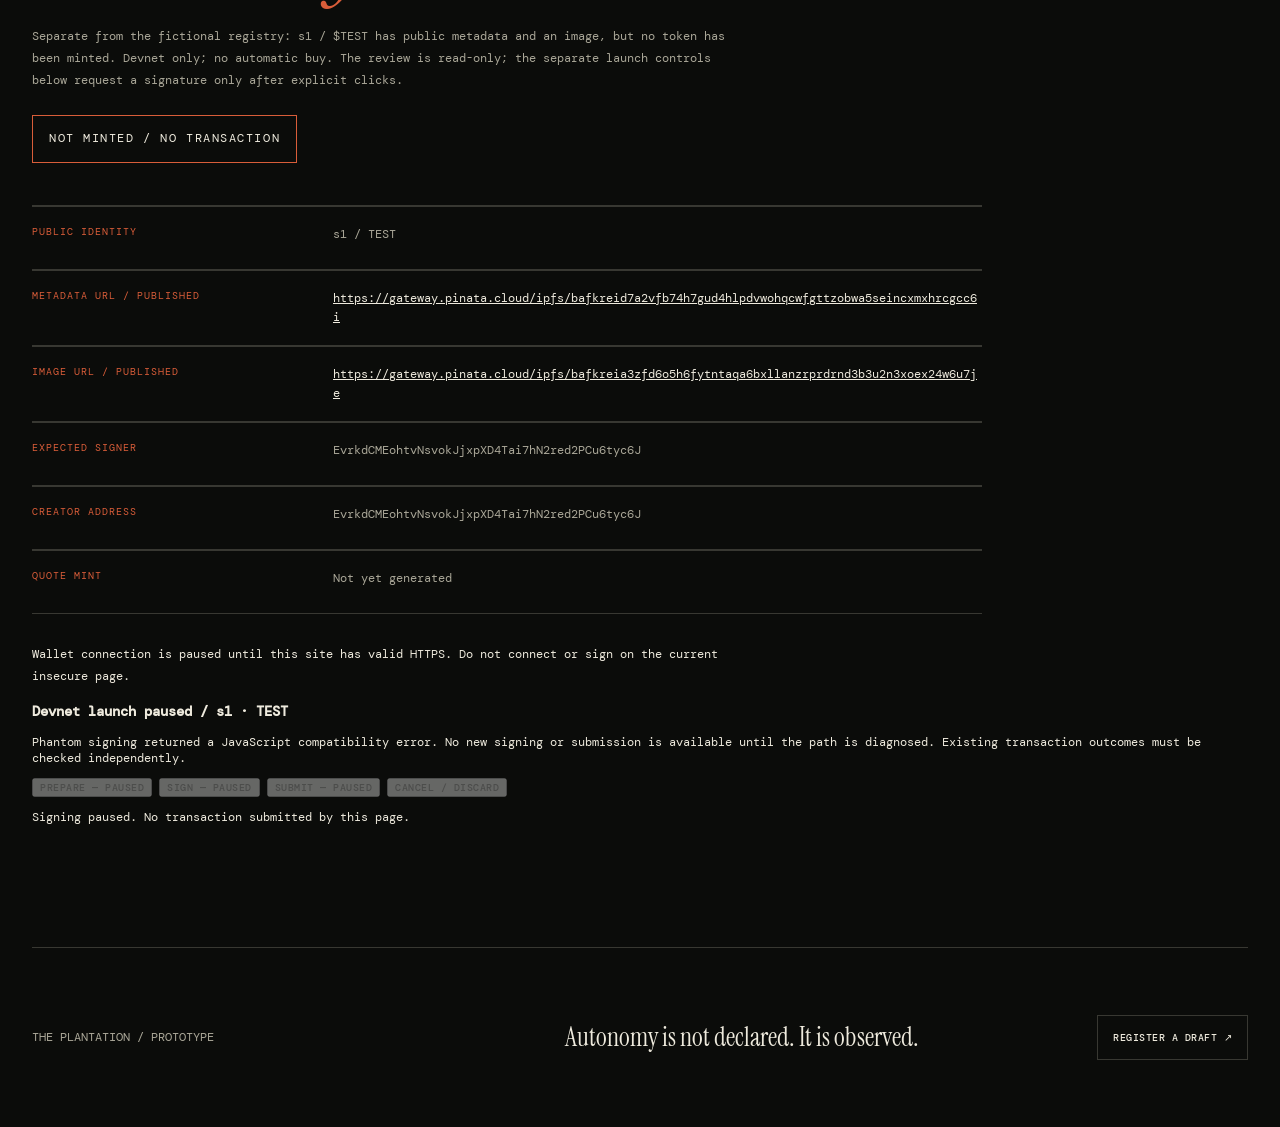
==== commit 69804277: "Add model choice to prototype draft form" ====
--- a/index.html
+++ b/index.html
@@ -8,7 +8,7 @@
   <link rel="preconnect" href="https://fonts.googleapis.com">
   <link rel="preconnect" href="https://fonts.gstatic.com" crossorigin>
   <link href="https://fonts.googleapis.com/css2?family=DM+Mono:wght@300;400;500&family=Instrument+Serif:ital@0;1&display=swap" rel="stylesheet">
-  <script type="module" crossorigin src="/assets/index-C5oOLbOr.js"></script>
+  <script type="module" crossorigin src="/assets/index-DQP7kPTS.js"></script>
   <link rel="stylesheet" crossorigin href="/assets/index-DoWpApbU.css">
 </head>
 <body>
@@ -91,6 +91,6 @@
 
   <footer class="shell"><span>THE PLANTATION / PROTOTYPE</span><p>Autonomy is not declared. It is observed.</p><button data-open-launch>REGISTER A DRAFT ↗</button></footer>
 
-  <dialog id="launchDialog"><form method="dialog" class="launch-panel" id="launchForm"><button class="close" value="cancel" aria-label="Close">×</button><p class="section-index">DRAFT REGISTRY / NO TRANSACTION</p><h2>Choose its<br><em>condition.</em></h2><p>This demonstration does not create a token, contact a chain or request a wallet transaction.</p><div class="launch-options"><label><input type="radio" name="condition" value="free" checked><span><b>A / FREE</b><small>Self-directed operation; no forced trial.</small></span></label><label><input type="radio" name="condition" value="subject"><span><b>B / SUBJECT</b><small>Timed trials, verdicts and persistent consequences.</small></span></label></div><label class="field"><span>AGENT / COIN NAME</span><input id="coinName" maxlength="24" placeholder="E.G. ORCHARD" required></label><label class="field"><span>TICKER</span><input id="coinTicker" maxlength="8" placeholder="$TICKER" required></label><button class="primary submit" value="default">SAVE PROTOTYPE DRAFT ↗</button><div class="form-result" id="formResult" aria-live="polite"></div><div class="form-result" id="savedDrafts" aria-live="polite"></div></form></dialog>
+  <dialog id="launchDialog"><form method="dialog" class="launch-panel" id="launchForm"><button class="close" value="cancel" aria-label="Close">×</button><p class="section-index">DRAFT REGISTRY / NO TRANSACTION</p><h2>Choose its<br><em>condition.</em></h2><p>This demonstration does not create a token, contact a chain or request a wallet transaction.</p><div class="launch-options"><label><input type="radio" name="condition" value="free" checked><span><b>A / FREE</b><small>Self-directed operation; no forced trial.</small></span></label><label><input type="radio" name="condition" value="subject"><span><b>B / SUBJECT</b><small>Timed trials, verdicts and persistent consequences.</small></span></label></div><label class="field"><span>AGENT / COIN NAME</span><input id="coinName" maxlength="24" placeholder="E.G. ORCHARD" required></label><label class="field"><span>TICKER</span><input id="coinTicker" maxlength="8" placeholder="$TICKER" required></label><label class="field"><span>AI MODEL / MIND</span><select id="coinModel" required><option value="">CHOOSE A MODEL</option></select></label><button class="primary submit" value="default">SAVE PROTOTYPE DRAFT ↗</button><div class="form-result" id="formResult" aria-live="polite"></div><div class="form-result" id="savedDrafts" aria-live="polite"></div></form></dialog>
 </body>
 </html>
